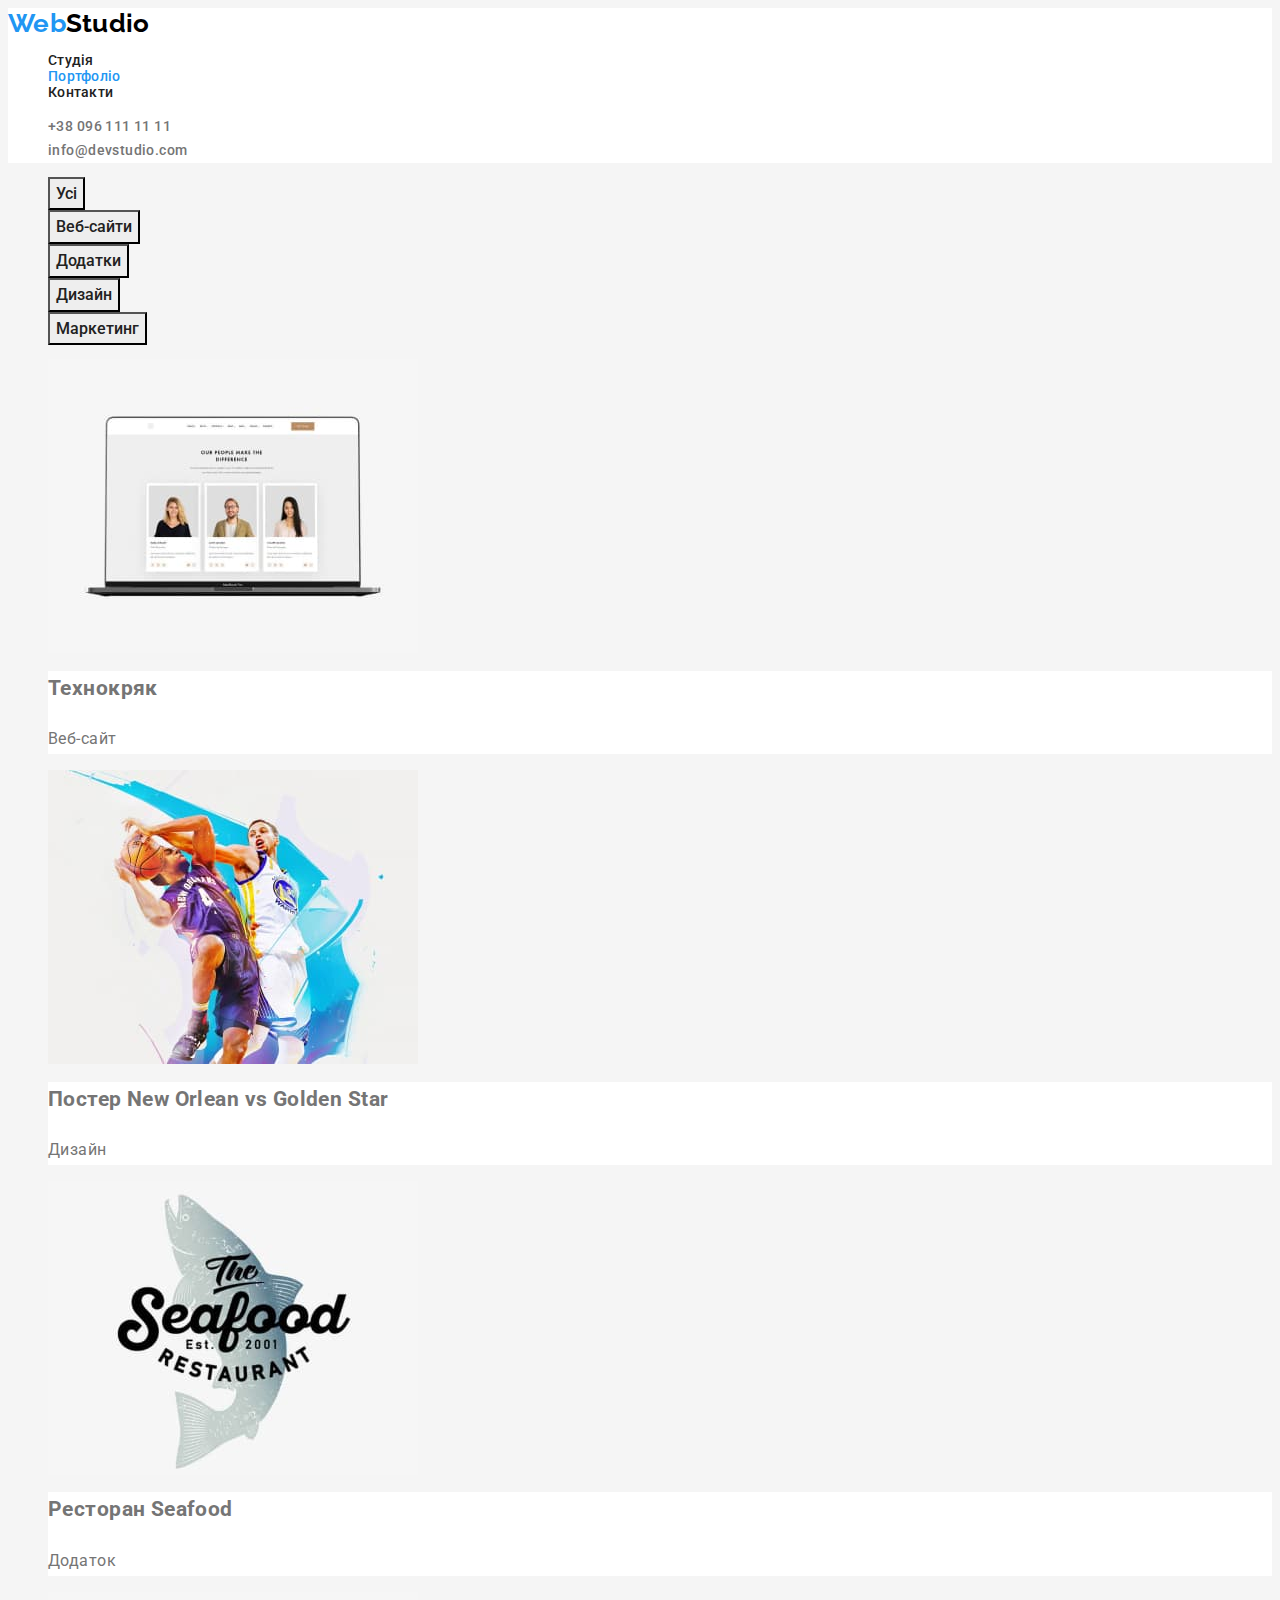
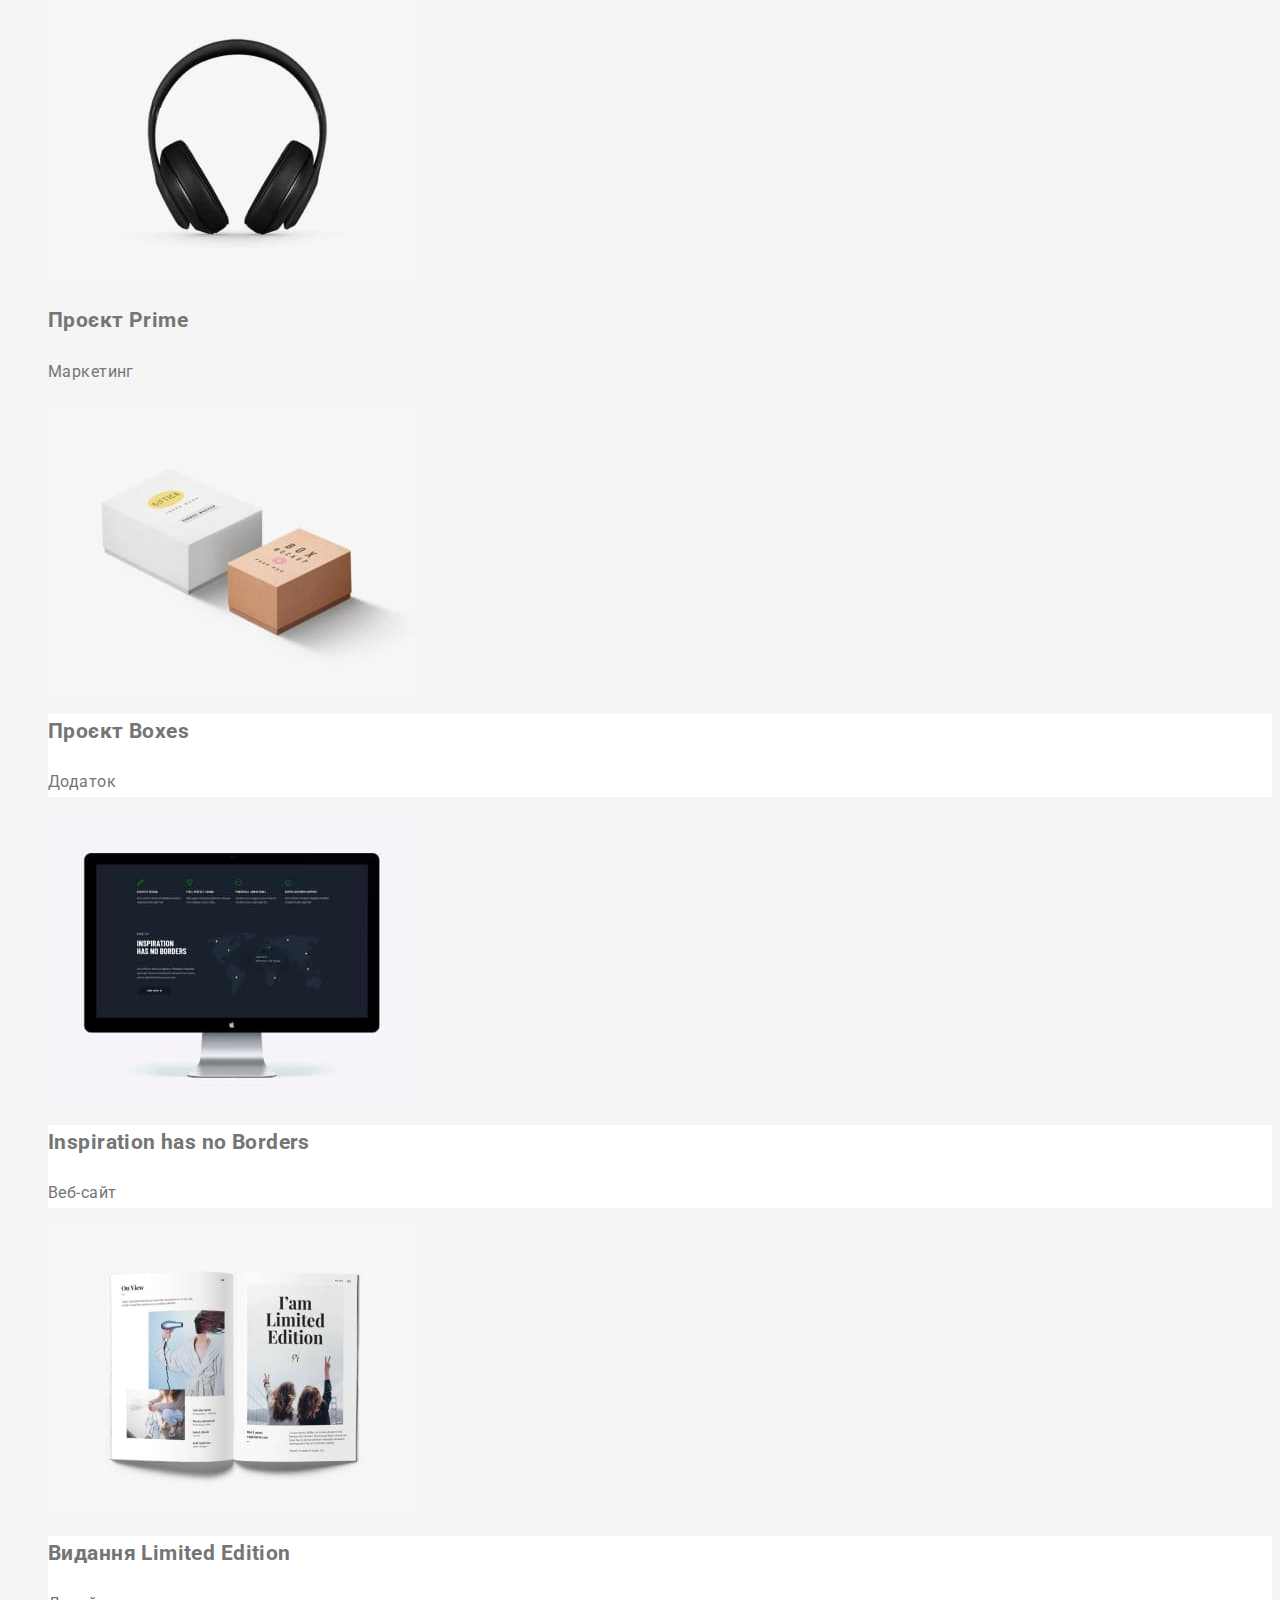
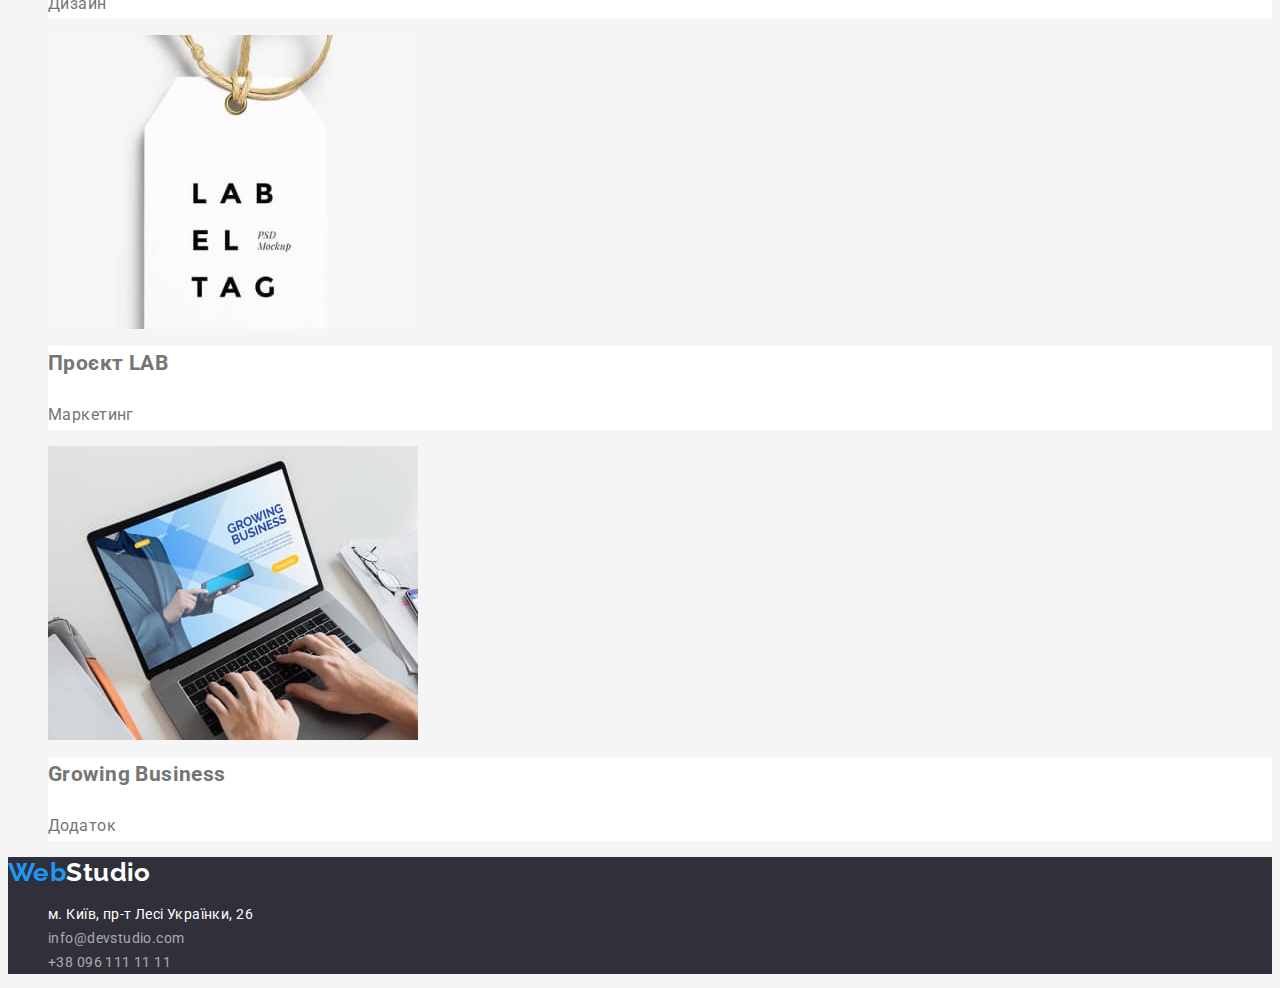
==== portfolio.html @ bac48d69 "inite hw3" ====
<!DOCTYPE html>
<html lang="uk">
	<head>
		<meta charset="UTF-8" />
		<meta http-equiv="X-UA-Compatible" content="IE=edge" />
		<meta name="viewport" content="width=device-width, initial-scale=1.0" />
		<title>portfolio</title>
		<link rel="preconnect" href="https://fonts.googleapis.com" />
		<link rel="preconnect" href="https://fonts.gstatic.com" crossorigin />
		<link
			href="https://fonts.googleapis.com/css2?family=Raleway:wght@700&family=Roboto:wght@400;500;700;900&display=swap"
			rel="stylesheet"
		/>

		<link rel="stylesheet" href="./css/styles.css" />
	</head>
	<body>
		<header class="page-header">
			<nav class="navigation">
             <a href="./index.html" class="logo-header link"><span class="accent">Web</span>Studio</a>    
				
				<ul class="site-nav list">
					<li class="site-nav-item"><a class="site-nav-link link" href="./index.html">Студія</a></li>
					<li class="site-nav-item"><a class="site-nav-link current-link link" href="./portfolio.html">Портфоліо</a></li>
          <li class="site-nav-item"><a class="site-nav-link link" href="">Контакти</a></li>
				</ul>
			</nav>

			<ul class="contacts list">
        <li class="contacts-item"><a class="contacts-link link" href="tel:+380961111111">+38 096 111 11 11</a></li>
				<li class="contacts-item"><a class="contacts-link link" href="mailto:info@devstudio.com">info@devstudio.com</a></li>
			</ul>
		</header>
		<main class="page-prtfolio">
			<section class="portfolio">
				<h1 class="visually-hidden"> Портфоліо </h1>
				<ul class="products-nav list">
					<li>
						<button class="portfolio-btn" type="button">Усі</button>
					</li>
					<li>
						<button class="portfolio-btn" type="button">Веб-сайти</button>
					</li>
					<li><button class="portfolio-btn" type="button">Додатки</button> </li>
					<li><button class="portfolio-btn" type="button">Дизайн</button></li>
					<li><button class="portfolio-btn" type="button">Маркетинг</button></li>
				</ul>
				<ul class="page-products list">
					<li>
						<img
							class="products-img"
							src="./images/project-img.jpg"
							alt="фото трьох членів команди, дві дівчини і один чоловік в окулярах"
							width="370"
						/>
						<div class="products-items">
							<h2>Технокряк </h2>
							<p>Веб-сайт</p>
						</div>
					</li>
					<li>
						<img
							class="products-img"
							src="./images/project-img-1.jpg"
							alt="двє хлопців в спортивній формі різних команд грають в м'яча, один тримає м'яч, другий вибиває його з його рук"
							width="370"
						/>
						<div class="products-items"> <h2>Постер New Orlean vs Golden Star</h2> <p>Дизайн</p> </div>
					</li>
					<li>
						<img
							class="products-img"
							src="./images/project-img-2.jpg"
							alt="картинка з малюнком риби та логотипом рибного ресторану"
							width="370"
						/>
						<div class="products-items"> <h2>Ресторан Seafood</h2> <p>Додаток</p> </div>
					</li>
					<li>
						<img class="products-img" src="./images/project-img-3.jpg" alt="великі чорні навушники" width="370" />
						<div><h2>Проєкт Prime</h2> <p>Маркетинг</p></div>
					</li>
					<li>
						<img
							class="products-img"
							src="./images/project-img-4.jpg"
							alt="дві коробочки, одна невелика коліру темного картону, друга більша трохи білого кольору"
							width="370"
						/>
						<div class="products-items">
							<h2>Проєкт Boxes</h2>
							<p>Додаток</p>
						</div>
					</li>
					<li>
						<img
							class="products-img"
							src="./images/project-img-5.jpg"
							alt="великий чорний монітор епл на срібній ніжці"
							width="370"
						/>
						<div class="products-items">
							<h2>Inspiration has no Borders</h2>
							<p>Веб-сайт</p>
						</div>
					</li>
					<li>
						<img
							class="products-img"
							src="./images/project-img-6.jpg"
							alt="розворот книги з різними зображеннями жінок"
							width="370"
						/>
						<div class="products-items">
							<h2>Видання Limited Edition</h2>
							<p>Дизайн</p>
						</div>
					</li>
					<li>
						<img class="products-img" src="./images/project-img-7.jpg" alt="біла бірка з чорним надписом" width="370" />
						<div class="products-items">
							<h2>Проєкт LAB </h2>
							<p>Маркетинг</p>
						</div>
					</li>
					<li>
						<img
							class="products-img"
							src="./images/project-img-8.jpg"
							alt="чоловічі руки на клавіатурі відкритого ноутбука, на моніторі картинка з надписом зростання бізнесу"
							width="370"
						/>
						<div class="products-items">
							<h2>Growing Business</h2>
							<p>Додаток</p></div
						>
					</li>
				</ul>
			</section>
		</main>
		<footer class="page-footer">
			<a class="logo-footer link" href="./index.html"><span class="accent">Web</span>Studio</a>
			<address>
				<ul class="footer-contacts list">
					<li class="footer-contacts-item">
            <a class="footer-contact-adr link" href="">м. Київ, пр-т Лесі Українки, 26</a>
          </li>
					<li class="footer-contacts-item">
            <a class="footer-contact link" href="mailto:info@devstudio.com">info@devstudio.com</a></li>
					<li class="footer-contacts-item">
            <a class="footer-contact link" href="tel:+380961111111">+38 096 111 11 11</a></li>
				</ul>
			</address>
		</footer>
	</body>
</html>
---- css/styles.css ----
:root {
	--background-color-header: #ffffff;
	--color-accent: #2196f3;
	--color-nav-header: #212121;
	--logo-header-color: #000000;
	--color-contact: #757575;
	--background-body-color: #f5f5f5;
	--background-color-footer: #2f303a;
	--color-text-darkbox: #ffffff;
	--background-color-additional: #f5f4fa;
	--color-text-standart: #757575;
	--color-title: #212121;
	--color-foot-adr: rgba(255, 255, 255, 0.6);

	--color-роrtfolio-borders: #eeeeee;

	--background-portfolio-btn: #eeeeee;
	--color-portfolio-btn: #212121;
	--color-text-products: #212121;

	--background-color-portfolio: #ffffff;
}

.link {
	text-decoration: none;
	color: inherit;
}

.list {
	list-style: none;
}

img {
	display: block;
}
body {
	background-color: var(--background-body-color);
	color: var(--color-text-standart);
	font-family: "Roboto", sans-serif;
	font-style: normal;
	/* font-weight: 400; это размер 400 от браузера */
	font-size: 14px;
	line-height: 1.71;
	/* or 171% */

	letter-spacing: 0.03em;
}
.section-title {
	font-weight: 700;
	font-size: 36px;
	line-height: 1.17;
	text-align: center;
}

.team-item {
	background-color: var(--background-color-header);
}

.page-header {
	background-color: var(--background-color-header);
}

.navigation {
	font-weight: 500;
	line-height: 1.14;
	letter-spacing: 0.02em;
}
.site-nav-link {
	color: var(--color-nav-header);
}

.logo-header,
.logo-footer {
	font-family: "Raleway", sans-serif;
	font-weight: 700;
	font-size: 26px;
	line-height: 1.19;
	/* identical to box height */
}

.accent {
	color: var(--color-accent);
}

.logo-header {
	color: var(--logo-header-color);
}
.current-link { 
    color:#2196f3;
}
.contacts-link {
	color: var(--color-contact);
    /* font-family: 'Roboto'; */
/* font-style: normal; */
font-weight: 500;
/* font-size: 14px; */
line-height: 1.14;
}
.page-footer,
.hero {
	background-color: var(--background-color-footer);
	color: var(--color-text-darkbox);
}
.hero-btn {
	cursor: pointer;
	color: inherit;
	background-color: var(--color-accent);
	font-family: inherit;

	font-style: normal;
	font-weight: 700;
	font-size: 16px;
	line-height: 1.88;
	/* identical to box height, or 188% */

	text-align: center;
	letter-spacing: 0.06em;
}
.hero {
	text-align: center;
}
.hero-title {
	/* font-family: 'Roboto ,
        sans-serif'; это есть */
	/* font-style: normal еть; */
	font-weight: 900;
	font-size: 44px;
	line-height: 1.36;
	/* or 136% */

	text-align: center;
	letter-spacing: 0.06em;
	text-transform: uppercase;
}

.team {
	background-color: var(--background-color-additional);
}
.title {
	color: var(--color-title);

	font-weight: 700;
	font-size: 14px;
	line-height: 1.14;
}
.team .title {
	font-weight: 500;
	font-size: 16px;
	line-height: 1.19;
	/* identical to box height */

	text-align: center;
}
.team p {
	font-size: 16px;
	line-height: 1.19;
	text-align: center;
}
.section-title {
	color: var(--color-title);
}
.footer-contact {
	color: var(--color-foot-adr);
}
.footer-contacts a {
	font-style: normal;
	font-weight: 400;
}

.portfolio-btn {
	cursor: pointer;
	background-color: var(--background-portfolio-btn);
	color: var(--color-portfolio-btn);
    font-family: inherit;
    font-size: 16px ;
    font-weight: 500;
    line-height: calc(26 / 15);
}

.products-items {
	background-color: var(--background-color-portfolio);
}
.page-products h3 {
	/* font-family: 'Roboto'; */
	/* font-style: normal; */
	font-weight: 700;
	font-size: 18px;
	line-height: 2;
	/* identical to box height, or 200% */

	letter-spacing: 0.06em;
	color: var(--color-text-products);
}
.page-products p {
	font-weight: 400;
	font-size: 16px;
	line-height: 1.88;
	/* identical to box height, or 188% */

	color: var(--color-text-standart);
}

.site-nav :hover,
.site-nav :focus,
.contacts :hover,
.contacts :focus,
.footer-contacts :hover,
.footer-contacts :focus {
	color: var(--color-accent);
}
.portfolio-btn:hover,
.portfolio-btn:focus {
	background-color: var(--color-accent);
	color: var(--color-text-darkbox);
}

.visually-hidden {
	position: absolute;
	white-space: nowrap;
	width: 1px;
	height: 1px;
	overflow: hidden;
	border: 0;
	padding: 0;
	clip: rect(0 0 0 0);
	clip-path: inset(50%);
	margin: -1px;
}
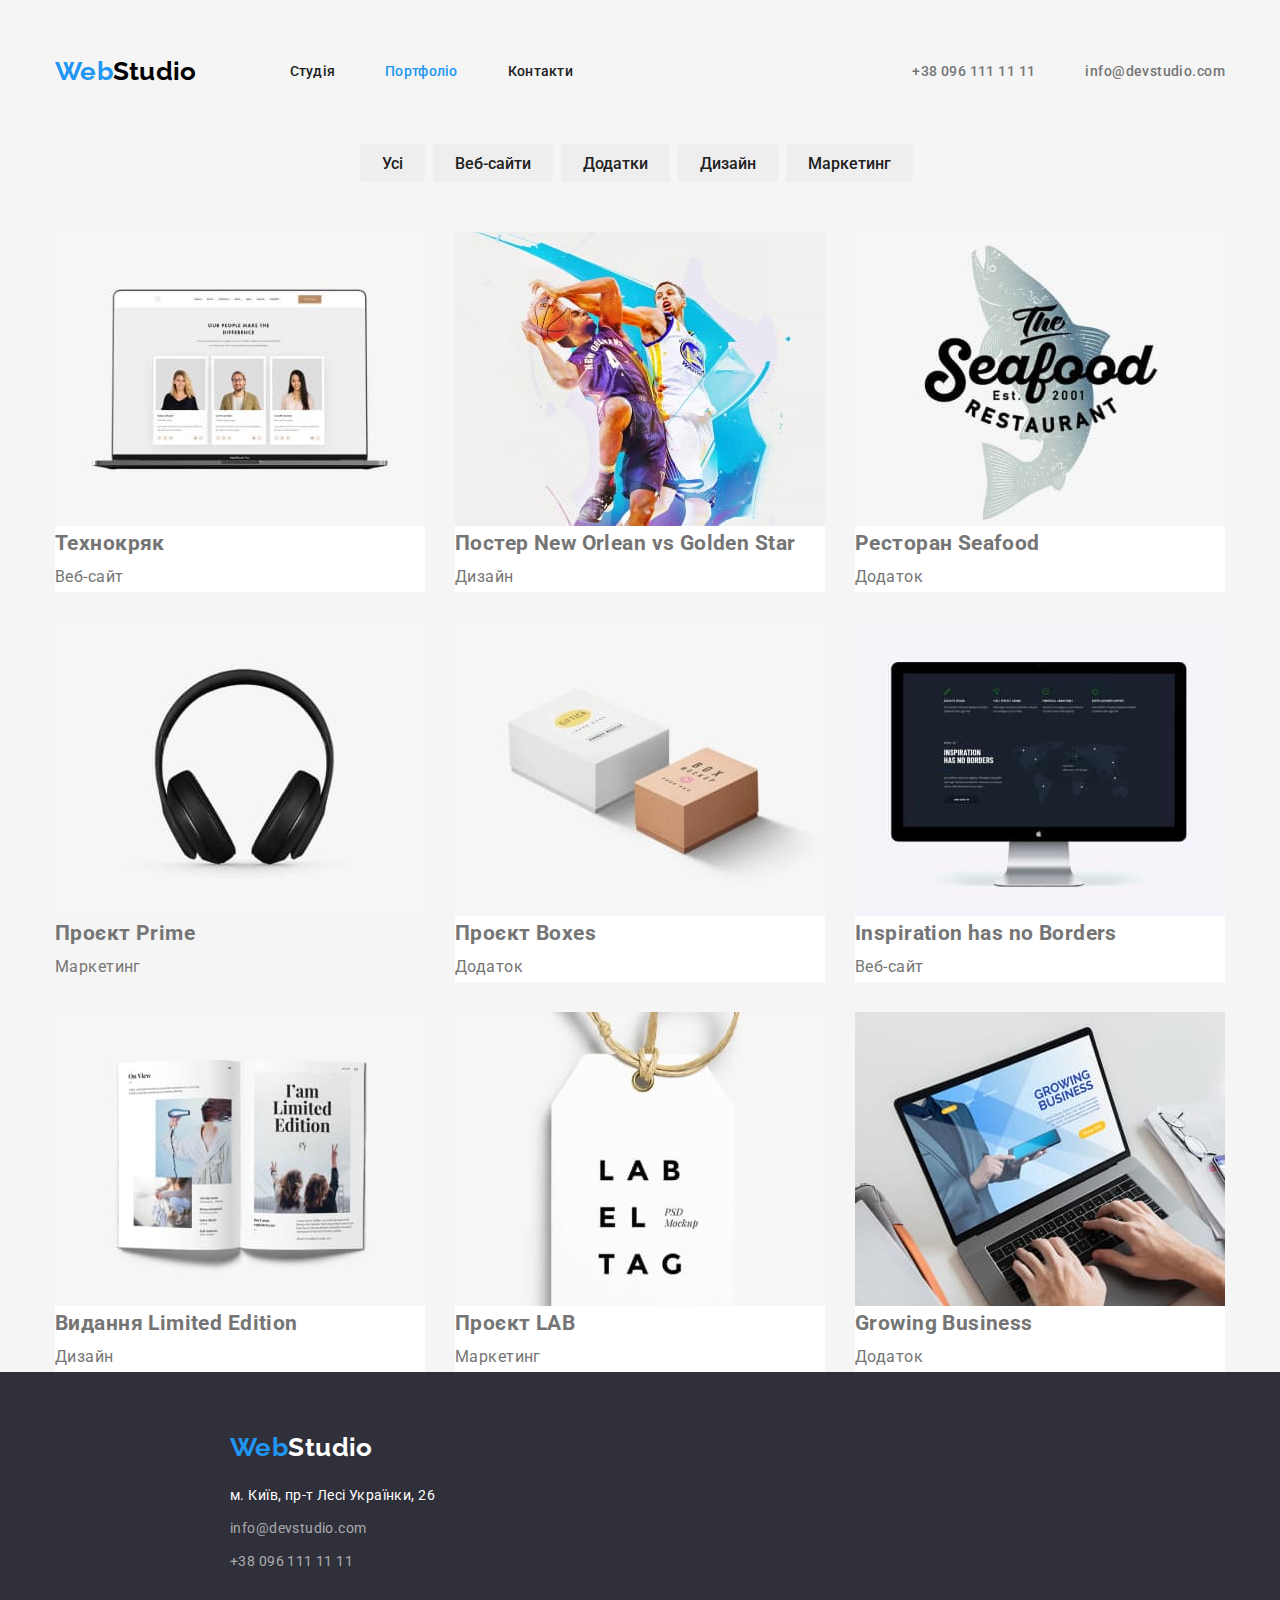
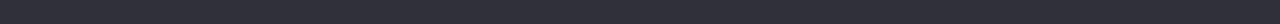
==== commit 081bdde6: "for checking" ====
--- a/portfolio.html
+++ b/portfolio.html
@@ -11,42 +11,50 @@
 			href="https://fonts.googleapis.com/css2?family=Raleway:wght@700&family=Roboto:wght@400;500;700;900&display=swap"
 			rel="stylesheet"
 		/>
-
+		<link rel="stylesheet" href="https://cdn.jsdelivr.net/npm/modern-normalize@1.1.0/modern-normalize.min.css">
 		<link rel="stylesheet" href="./css/styles.css" />
 	</head>
 	<body>
 		<header class="page-header">
-			<nav class="navigation">
-             <a href="./index.html" class="logo-header link"><span class="accent">Web</span>Studio</a>    
-				
-				<ul class="site-nav list">
-					<li class="site-nav-item"><a class="site-nav-link link" href="./index.html">Студія</a></li>
-					<li class="site-nav-item"><a class="site-nav-link current-link link" href="./portfolio.html">Портфоліо</a></li>
-          <li class="site-nav-item"><a class="site-nav-link link" href="">Контакти</a></li>
+			<div class="container page-header-container">
+				<nav class="navigation">
+					<a href="./index.html" class="logo-header link"><span class="accent">Web</span>Studio</a>
+
+					<ul class="site-nav list">
+						<li class="site-nav-item"><a class="site-nav-link link " href="./index.html">Студія</a></li>
+						<li class="site-nav-item"><a class="site-nav-link link current-link" href="./portfolio.html">Портфоліо</a></li>
+						<li class="site-nav-item"><a class="site-nav-link link" href="">Контакти</a></li>
+					</ul>
+				</nav>
+
+				<ul class="contacts list">
+					<li class="contacts-item fon"
+						><a class="contacts-link link" href="tel:+380961111111">+38 096 111 11 11</a></li
+					>
+					<li class="contacts-item"
+						><a class="contacts-link link" href="mailto:info@devstudio.com">info@devstudio.com</a></li
+					>
 				</ul>
-			</nav>
-
-			<ul class="contacts list">
-        <li class="contacts-item"><a class="contacts-link link" href="tel:+380961111111">+38 096 111 11 11</a></li>
-				<li class="contacts-item"><a class="contacts-link link" href="mailto:info@devstudio.com">info@devstudio.com</a></li>
-			</ul>
+			</div>
 		</header>
 		<main class="page-prtfolio">
-			<section class="portfolio">
+			<div class="container">
+			<section class="portfolio">				
+
 				<h1 class="visually-hidden"> Портфоліо </h1>
 				<ul class="products-nav list">
-					<li>
-						<button class="portfolio-btn" type="button">Усі</button>
+					<li class="product">
+						<button class="portfolio-btn btn" type="button">Усі</button>
 					</li>
-					<li>
+					<li class="product">
 						<button class="portfolio-btn" type="button">Веб-сайти</button>
 					</li>
-					<li><button class="portfolio-btn" type="button">Додатки</button> </li>
-					<li><button class="portfolio-btn" type="button">Дизайн</button></li>
-					<li><button class="portfolio-btn" type="button">Маркетинг</button></li>
+					<li class="product"><button class="portfolio-btn" type="button">Додатки</button> </li>
+					<li class="product"><button class="portfolio-btn" type="button">Дизайн</button></li>
+					<li class="product"><button class="portfolio-btn" type="button">Маркетинг</button></li>
 				</ul>
 				<ul class="page-products list">
-					<li>
+					<li class="portf-pic">
 						<img
 							class="products-img"
 							src="./images/project-img.jpg"
@@ -58,7 +66,7 @@
 							<p>Веб-сайт</p>
 						</div>
 					</li>
-					<li>
+					<li class="portf-pic">
 						<img
 							class="products-img"
 							src="./images/project-img-1.jpg"
@@ -67,7 +75,7 @@
 						/>
 						<div class="products-items"> <h2>Постер New Orlean vs Golden Star</h2> <p>Дизайн</p> </div>
 					</li>
-					<li>
+					<li class="portf-pic">
 						<img
 							class="products-img"
 							src="./images/project-img-2.jpg"
@@ -76,11 +84,11 @@
 						/>
 						<div class="products-items"> <h2>Ресторан Seafood</h2> <p>Додаток</p> </div>
 					</li>
-					<li>
+					<li class="portf-pic">
 						<img class="products-img" src="./images/project-img-3.jpg" alt="великі чорні навушники" width="370" />
 						<div><h2>Проєкт Prime</h2> <p>Маркетинг</p></div>
 					</li>
-					<li>
+					<li class="portf-pic">
 						<img
 							class="products-img"
 							src="./images/project-img-4.jpg"
@@ -92,7 +100,7 @@
 							<p>Додаток</p>
 						</div>
 					</li>
-					<li>
+					<li class="portf-pic">
 						<img
 							class="products-img"
 							src="./images/project-img-5.jpg"
@@ -104,7 +112,7 @@
 							<p>Веб-сайт</p>
 						</div>
 					</li>
-					<li>
+					<li class="portf-pic">
 						<img
 							class="products-img"
 							src="./images/project-img-6.jpg"
@@ -116,29 +124,32 @@
 							<p>Дизайн</p>
 						</div>
 					</li>
-					<li>
+					<li class="portf-pic">
 						<img class="products-img" src="./images/project-img-7.jpg" alt="біла бірка з чорним надписом" width="370" />
 						<div class="products-items">
 							<h2>Проєкт LAB </h2>
 							<p>Маркетинг</p>
 						</div>
 					</li>
-					<li>
+					<li class="portf-pic">
 						<img
 							class="products-img"
 							src="./images/project-img-8.jpg"
 							alt="чоловічі руки на клавіатурі відкритого ноутбука, на моніторі картинка з надписом зростання бізнесу"
 							width="370"
 						/>
-						<div class="products-items">
+						<div class="products-items"> 
 							<h2>Growing Business</h2>
 							<p>Додаток</p></div
 						>
 					</li>
 				</ul>
+			
 			</section>
+		</div>
 		</main>
 		<footer class="page-footer">
+			<div class="container">
 			<a class="logo-footer link" href="./index.html"><span class="accent">Web</span>Studio</a>
 			<address>
 				<ul class="footer-contacts list">
@@ -151,6 +162,7 @@
             <a class="footer-contact link" href="tel:+380961111111">+38 096 111 11 11</a></li>
 				</ul>
 			</address>
+		</div>
 		</footer>
 	</body>
 </html>
--- a/css/styles.css
+++ b/css/styles.css
@@ -20,7 +20,15 @@
 
 	--background-color-portfolio: #ffffff;
 }
-
+h1, h2, h3,h4, p {
+	margin-top: 0;
+	margin-bottom: 0;
+	}
+	ul {
+		margin-top: 0;
+	margin-bottom: 0;
+padding-left: 0;
+	}
 .link {
 	text-decoration: none;
 	color: inherit;
@@ -45,28 +53,74 @@
 
 	letter-spacing: 0.03em;
 }
+.container {
+	width: 1200px;
+	margin-left: auto;
+	margin-right: auto;
+	padding-left: 15px;
+	padding-right: 15px;
+}
+
+/* -----------------section-title----------- */
+.activity {
+	display: flex;
+	gap: 30px;
+	
+}
+.about-pic-cont {
+	margin-bottom: 94px;
+}
+
 .section-title {
 	font-weight: 700;
 	font-size: 36px;
 	line-height: 1.17;
 	text-align: center;
-}
+	margin-bottom: 50px;
+	}
 
 .team-item {
 	background-color: var(--background-color-header);
 }
-
+/* ========HEADER======== */
+.page-header-container {
+	display: flex;
+	align-items: center;
+	text-align: center;
+	padding-top: 32px;
+	padding-bottom: 32px;
+   
+}
+site-nav
 .page-header {
 	background-color: var(--background-color-header);
+    border: 1px solid #ECECEC;
+
 }
 
 .navigation {
 	font-weight: 500;
 	line-height: 1.14;
 	letter-spacing: 0.02em;
+	display: flex;
+	align-items: center;
 }
 .site-nav-link {
 	color: var(--color-nav-header);
+	padding: 30px 0;
+}
+.site-nav {
+	display: flex;
+	align-items: center;
+	/* margin-top: 32px;
+	margin-bottom: 32px; */
+}
+
+.site-nav-item {
+	margin-right: 50px;
+}
+.site-nav-item:last-child {
+	margin-right: 0;
 }
 
 .logo-header,
@@ -75,7 +129,10 @@
 	font-weight: 700;
 	font-size: 26px;
 	line-height: 1.19;
-	/* identical to box height */
+	
+}
+.logo-footer {
+	margin-bottom: 20px;
 }
 
 .accent {
@@ -84,6 +141,9 @@
 
 .logo-header {
 	color: var(--logo-header-color);
+	margin-top: 24px;
+	margin-bottom: 25px;
+	margin-right: 93px;
 }
 .current-link { 
     color:#2196f3;
@@ -96,10 +156,25 @@
 /* font-size: 14px; */
 line-height: 1.14;
 }
+.contacts {
+	display: flex;
+	align-items: center;
+	margin-left: auto;
+	/* gap: 50px; */
+}
+.fon {
+	margin-right: 50px;
+}
+.contacts last-child 
+{
+	margin-right: 0;}
+
+/* ---------------HERO------------ */
 .page-footer,
 .hero {
 	background-color: var(--background-color-footer);
 	color: var(--color-text-darkbox);
+	height: 600px;
 }
 .hero-btn {
 	cursor: pointer;
@@ -115,10 +190,27 @@
 
 	text-align: center;
 	letter-spacing: 0.06em;
+	margin-top: 40px;
 }
 .hero {
 	text-align: center;
-}
+	padding: 200px 0;
+}
+.about {
+	padding: 94px 0;
+}
+
+.preference {
+	display: flex;
+	align-items: center;
+}
+.preference-item {
+	margin-left: 30px;
+}
+.preference-item:last-child {
+	margin-right: 0;
+}
+
 .hero-title {
 	/* font-family: 'Roboto ,
         sans-serif'; это есть */
@@ -135,6 +227,13 @@
 
 .team {
 	background-color: var(--background-color-additional);
+	display: flex;
+	gap: 30px;
+margin-bottom: 94px;
+}
+
+.team-img {
+	margin-bottom: 30px;
 }
 .title {
 	color: var(--color-title);
@@ -142,6 +241,7 @@
 	font-weight: 700;
 	font-size: 14px;
 	line-height: 1.14;
+	margin-bottom: 10px;
 }
 .team .title {
 	font-weight: 500;
@@ -155,10 +255,20 @@
 	font-size: 16px;
 	line-height: 1.19;
 	text-align: center;
+	margin-bottom: 30px;
 }
 .section-title {
 	color: var(--color-title);
 }
+.page-footer {
+	height: 252px;
+	padding-bottom: 60px;
+	padding-top: 60px;
+	padding-left: 215px;
+	padding-right: 1154px;
+}
+
+/* -----------FOOTER----------- */
 .footer-contact {
 	color: var(--color-foot-adr);
 }
@@ -166,6 +276,18 @@
 	font-style: normal;
 	font-weight: 400;
 }
+.footer-contacts-item {
+	margin-bottom: 9px;
+	
+}
+.footer-contacts-item :last-child {
+	margin-bottom: 0;
+	
+}
+.footer-contacts {
+	margin-top: 20px;
+}
+
 
 .portfolio-btn {
 	cursor: pointer;
@@ -179,6 +301,8 @@
 
 .products-items {
 	background-color: var(--background-color-portfolio);
+	
+	
 }
 .page-products h3 {
 	/* font-family: 'Roboto'; */
@@ -199,7 +323,16 @@
 
 	color: var(--color-text-standart);
 }
-
+.page-products {
+	display: flex;
+	flex-wrap: wrap;
+	gap: 30px;
+	/* border: 1px solid #EEEEEE; */
+}
+.portf-pic {
+	width: 370px;
+	/* height: 404px; */
+}
 .site-nav :hover,
 .site-nav :focus,
 .contacts :hover,
@@ -226,3 +359,25 @@
 	clip-path: inset(50%);
 	margin: -1px;
 }
+/* --------PORTFOLIO-------- */
+.products-nav {
+	display: flex;
+	align-items: center;
+	justify-content: center;
+	
+}
+.product {
+
+margin-right: 8px;
+
+}
+
+.portfolio-btn {
+	padding: 6px 22px;
+	height: 38px;
+	border: none;
+	align-items: center;
+	border-radius: 4px;	
+	margin-bottom: 50px;
+	
+}
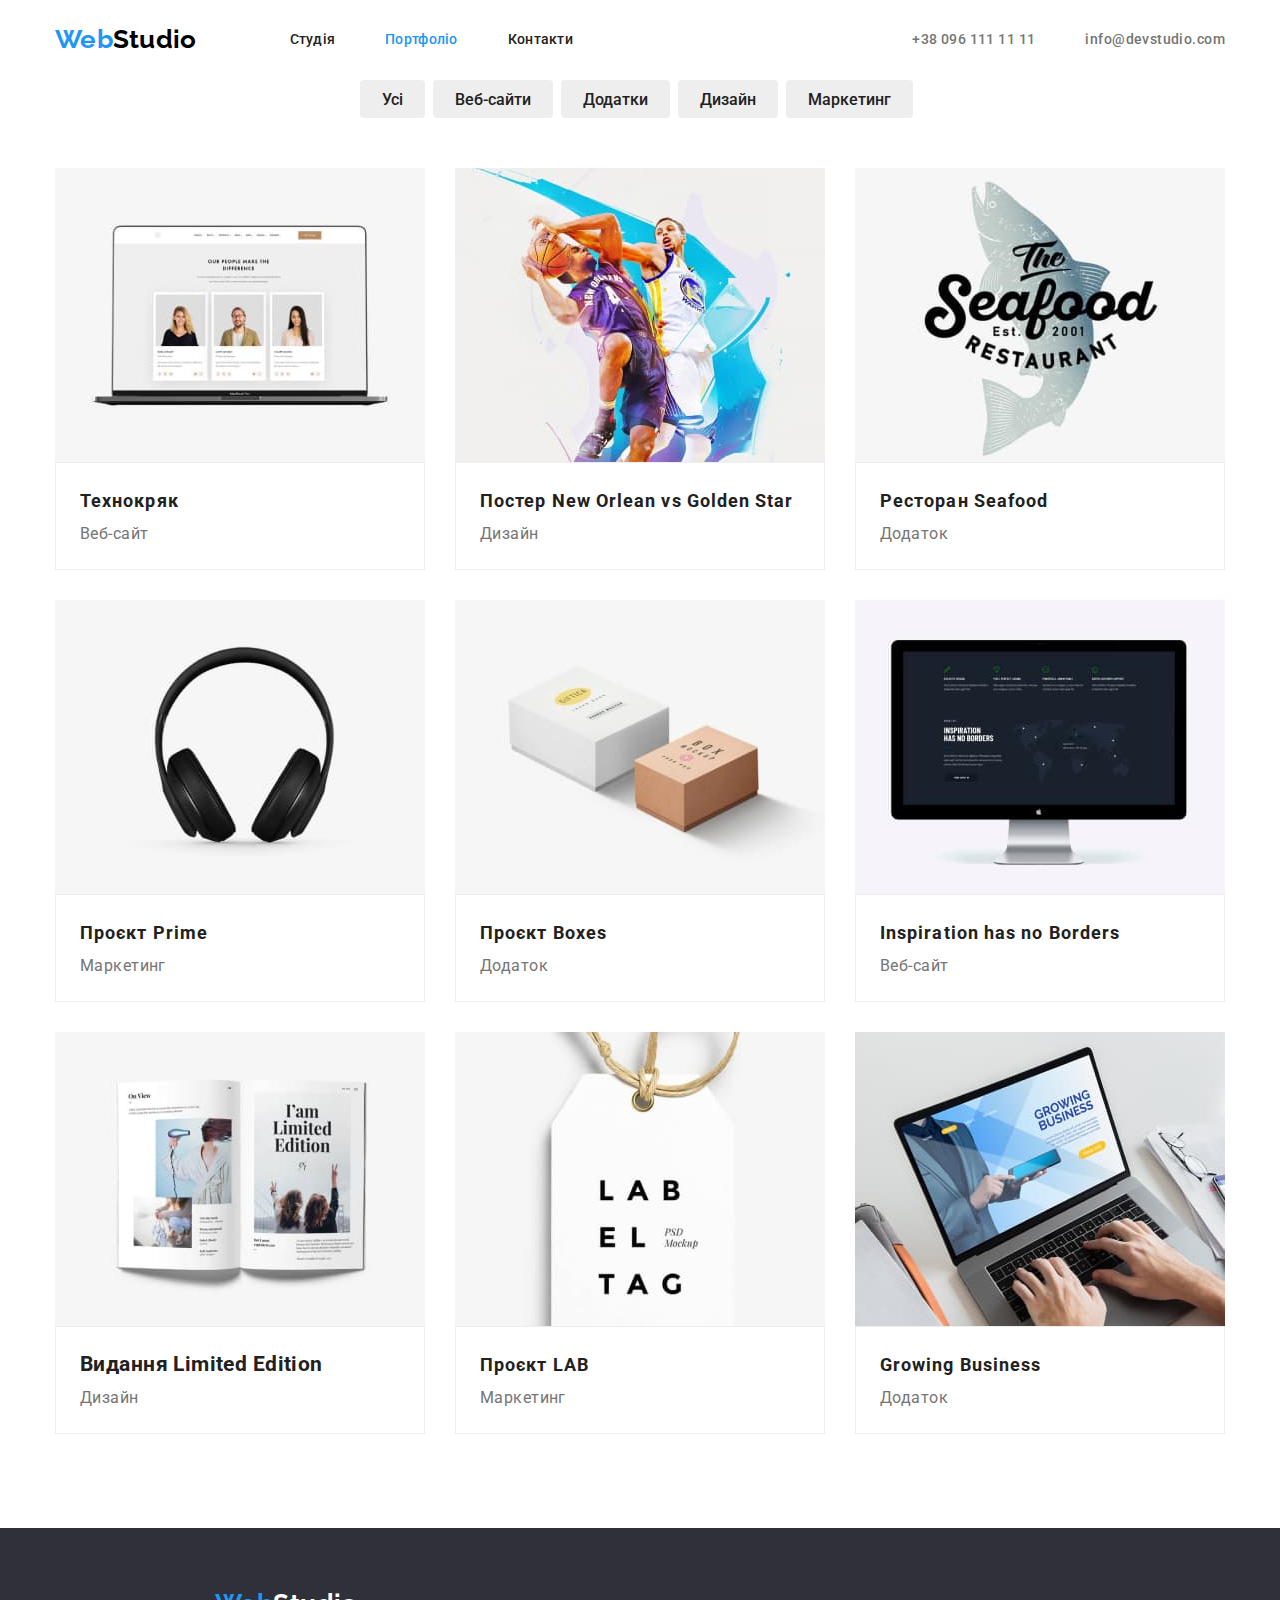
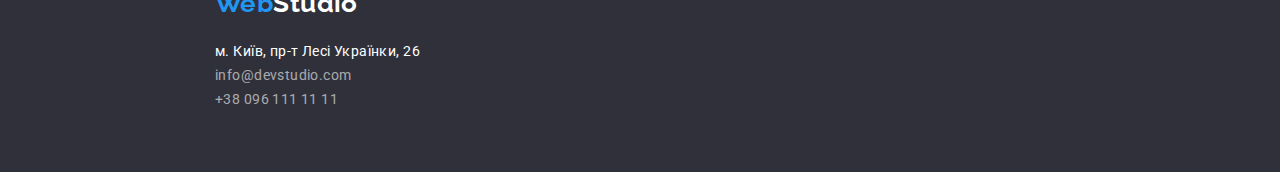
==== commit ca83b04b: "допрацювала" ====
--- a/portfolio.html
+++ b/portfolio.html
@@ -11,7 +11,7 @@
 			href="https://fonts.googleapis.com/css2?family=Raleway:wght@700&family=Roboto:wght@400;500;700;900&display=swap"
 			rel="stylesheet"
 		/>
-		<link rel="stylesheet" href="https://cdn.jsdelivr.net/npm/modern-normalize@1.1.0/modern-normalize.min.css">
+		<link rel="stylesheet" href="https://cdn.jsdelivr.net/npm/modern-normalize@1.1.0/modern-normalize.min.css" />
 		<link rel="stylesheet" href="./css/styles.css" />
 	</head>
 	<body>
@@ -21,8 +21,10 @@
 					<a href="./index.html" class="logo-header link"><span class="accent">Web</span>Studio</a>
 
 					<ul class="site-nav list">
-						<li class="site-nav-item"><a class="site-nav-link link " href="./index.html">Студія</a></li>
-						<li class="site-nav-item"><a class="site-nav-link link current-link" href="./portfolio.html">Портфоліо</a></li>
+						<li class="site-nav-item"><a class="site-nav-link link" href="./index.html">Студія</a></li>
+						<li class="site-nav-item"
+							><a class="site-nav-link link current-link" href="./portfolio.html">Портфоліо</a></li
+						>
 						<li class="site-nav-item"><a class="site-nav-link link" href="">Контакти</a></li>
 					</ul>
 				</nav>
@@ -39,130 +41,143 @@
 		</header>
 		<main class="page-prtfolio">
 			<div class="container">
-			<section class="portfolio">				
-
-				<h1 class="visually-hidden"> Портфоліо </h1>
-				<ul class="products-nav list">
-					<li class="product">
-						<button class="portfolio-btn btn" type="button">Усі</button>
-					</li>
-					<li class="product">
-						<button class="portfolio-btn" type="button">Веб-сайти</button>
-					</li>
-					<li class="product"><button class="portfolio-btn" type="button">Додатки</button> </li>
-					<li class="product"><button class="portfolio-btn" type="button">Дизайн</button></li>
-					<li class="product"><button class="portfolio-btn" type="button">Маркетинг</button></li>
-				</ul>
-				<ul class="page-products list">
-					<li class="portf-pic">
-						<img
-							class="products-img"
-							src="./images/project-img.jpg"
-							alt="фото трьох членів команди, дві дівчини і один чоловік в окулярах"
-							width="370"
-						/>
-						<div class="products-items">
-							<h2>Технокряк </h2>
-							<p>Веб-сайт</p>
-						</div>
-					</li>
-					<li class="portf-pic">
-						<img
-							class="products-img"
-							src="./images/project-img-1.jpg"
-							alt="двє хлопців в спортивній формі різних команд грають в м'яча, один тримає м'яч, другий вибиває його з його рук"
-							width="370"
-						/>
-						<div class="products-items"> <h2>Постер New Orlean vs Golden Star</h2> <p>Дизайн</p> </div>
-					</li>
-					<li class="portf-pic">
-						<img
-							class="products-img"
-							src="./images/project-img-2.jpg"
-							alt="картинка з малюнком риби та логотипом рибного ресторану"
-							width="370"
-						/>
-						<div class="products-items"> <h2>Ресторан Seafood</h2> <p>Додаток</p> </div>
-					</li>
-					<li class="portf-pic">
-						<img class="products-img" src="./images/project-img-3.jpg" alt="великі чорні навушники" width="370" />
-						<div><h2>Проєкт Prime</h2> <p>Маркетинг</p></div>
-					</li>
-					<li class="portf-pic">
-						<img
-							class="products-img"
-							src="./images/project-img-4.jpg"
-							alt="дві коробочки, одна невелика коліру темного картону, друга більша трохи білого кольору"
-							width="370"
-						/>
-						<div class="products-items">
-							<h2>Проєкт Boxes</h2>
-							<p>Додаток</p>
-						</div>
-					</li>
-					<li class="portf-pic">
-						<img
-							class="products-img"
-							src="./images/project-img-5.jpg"
-							alt="великий чорний монітор епл на срібній ніжці"
-							width="370"
-						/>
-						<div class="products-items">
-							<h2>Inspiration has no Borders</h2>
-							<p>Веб-сайт</p>
-						</div>
-					</li>
-					<li class="portf-pic">
-						<img
-							class="products-img"
-							src="./images/project-img-6.jpg"
-							alt="розворот книги з різними зображеннями жінок"
-							width="370"
-						/>
-						<div class="products-items">
-							<h2>Видання Limited Edition</h2>
-							<p>Дизайн</p>
-						</div>
-					</li>
-					<li class="portf-pic">
-						<img class="products-img" src="./images/project-img-7.jpg" alt="біла бірка з чорним надписом" width="370" />
-						<div class="products-items">
-							<h2>Проєкт LAB </h2>
-							<p>Маркетинг</p>
-						</div>
-					</li>
-					<li class="portf-pic">
-						<img
-							class="products-img"
-							src="./images/project-img-8.jpg"
-							alt="чоловічі руки на клавіатурі відкритого ноутбука, на моніторі картинка з надписом зростання бізнесу"
-							width="370"
-						/>
-						<div class="products-items"> 
-							<h2>Growing Business</h2>
-							<p>Додаток</p></div
-						>
-					</li>
-				</ul>
-			
-			</section>
-		</div>
+				<!-- <section class="portfolio container"> -->
+					<h1 class="visually-hidden"> Портфоліо </h1>
+					<ul class="products-nav list">
+						<li class="product">
+							<button class="portfolio-btn btn" type="button">Усі</button>
+						</li>
+						<li class="product">
+							<button class="portfolio-btn" type="button">Веб-сайти</button>
+						</li>
+						<li class="product"><button class="portfolio-btn" type="button">Додатки</button> </li>
+						<li class="product"><button class="portfolio-btn" type="button">Дизайн</button></li>
+						<li class="product"><button class="portfolio-btn" type="button">Маркетинг</button></li>
+					</ul>
+					<ul class="page-products list">
+						<li class="portf-pic">
+							<img
+								class="products-img"
+								src="./images/project-img.jpg"
+								alt="фото трьох членів команди, дві дівчини і один чоловік в окулярах"
+								width="370"
+							/>
+							<div class="products-items">
+								<h2 class="product-main">Технокряк </h2>
+								<p class="product-card">Веб-сайт</p>
+							</div>
+						</li>
+						<li class="portf-pic">
+							<img
+								class="products-img"
+								src="./images/project-img-1.jpg"
+								alt="двє хлопців в спортивній формі різних команд грають в м'яча, один тримає м'яч, другий вибиває його з його рук"
+								width="370"
+							/>
+							<div class="products-items">
+								<h2 class="product-main">Постер New Orlean vs Golden Star</h2>
+								<p class="product-card">Дизайн</p>
+							</div>
+						</li>
+						<li class="portf-pic">
+							<img
+								class="products-img"
+								src="./images/project-img-2.jpg"
+								alt="картинка з малюнком риби та логотипом рибного ресторану"
+								width="370"
+							/>
+							<div class="products-items">
+								 <h2 class="product-main">Ресторан Seafood</h2>
+								  <p class="product-card">Додаток</p> </div>
+						</li>
+						<li class="portf-pic">
+							<img class="products-img" src="./images/project-img-3.jpg" alt="великі чорні навушники" width="370" />
+							<div class="products-items">
+								<h2 class="product-main">Проєкт Prime</h2>
+								 <p class="product-card">Маркетинг</p>
+								</div>
+						</li>
+						<li class="portf-pic">
+							<img
+								class="products-img"
+								src="./images/project-img-4.jpg"
+								alt="дві коробочки, одна невелика коліру темного картону, друга більша трохи білого кольору"
+								width="370"
+							/>
+							<div class="products-items">
+								<h2 class="product-main">Проєкт Boxes</h2>
+								<p class="product-card">Додаток</p>
+							</div>
+						</li>
+						<li class="portf-pic">
+							<img
+								class="products-img"
+								src="./images/project-img-5.jpg"
+								alt="великий чорний монітор епл на срібній ніжці"
+								width="370"
+							/>
+							<div class="products-items">
+								<h2 class="product-main">Inspiration has no Borders</h2>
+								<p class="product-card">Веб-сайт</p>
+							</div>
+						</li>
+						<li class="portf-pic">
+							<img
+								class="products-img"
+								src="./images/project-img-6.jpg"
+								alt="розворот книги з різними зображеннями жінок"
+								width="370"
+							/>
+							<div class="products-items">
+								<h2 class="product-main'">Видання Limited Edition</h2>
+								<p class="product-card">Дизайн</p>
+							</div>
+						</li>
+						<li class="portf-pic">
+							<img
+								class="products-img"
+								src="./images/project-img-7.jpg"
+								alt="біла бірка з чорним надписом"
+								width="370"
+							/>
+							<div class="products-items">
+								<h2 class="product-main">Проєкт LAB </h2>
+								<p class="product-card">Маркетинг</p>
+							</div>
+						</li>
+						<li class="portf-pic">
+							<img
+								class="products-img"
+								src="./images/project-img-8.jpg"
+								alt="чоловічі руки на клавіатурі відкритого ноутбука, на моніторі картинка з надписом зростання бізнесу"
+								width="370"
+							/>
+							<div class="products-items">
+								<h2 class="product-main" >Growing Business</h2>
+								<p class="product-card">Додаток</p></div
+							>
+						</li>
+					</ul>
+				<!-- </section> -->
+			</div>
 		</main>
-		<footer class="page-footer">
-			<div class="container">
-			<a class="logo-footer link" href="./index.html"><span class="accent">Web</span>Studio</a>
-			<address>
-				<ul class="footer-contacts list">
-					<li class="footer-contacts-item">
-            <a class="footer-contact-adr link" href="">м. Київ, пр-т Лесі Українки, 26</a>
-          </li>
-					<li class="footer-contacts-item">
-            <a class="footer-contact link" href="mailto:info@devstudio.com">info@devstudio.com</a></li>
-					<li class="footer-contacts-item">
-            <a class="footer-contact link" href="tel:+380961111111">+38 096 111 11 11</a></li>
-				</ul>
-			</address>
-		</div>
+		<footer class="page-footer section">
+			<div class="container footer-div">
+				<a class="logo-footer link" href="./index.html"><span class="accent">Web</span>Studio</a>
+				<address>
+					<ul class="footer-contacts list">
+						<li class="footer-contacts-item">
+							<a class="footer-contact-adr link" href="">м. Київ, пр-т Лесі Українки, 26</a>
+						</li>
+						<li class="footer-contacts-item">
+							<a class="footer-contact link" href="mailto:info@devstudio.com">info@devstudio.com</a>
+						</li>
+						<li class="footer-contacts-item">
+							<a class="footer-contact link" href="tel:+380961111111">+38 096 111 11 11</a>
+						</li>
+					</ul>
+				</address>
+			</div>
 		</footer>
 	</body>
 </html>
--- a/css/styles.css
+++ b/css/styles.css
@@ -34,6 +34,7 @@
 	color: inherit;
 }
 
+
 .list {
 	list-style: none;
 }
@@ -42,7 +43,7 @@
 	display: block;
 }
 body {
-	background-color: var(--background-body-color);
+	background-color: var(--background-color-portfolio);
 	color: var(--color-text-standart);
 	font-family: "Roboto", sans-serif;
 	font-style: normal;
@@ -53,6 +54,7 @@
 
 	letter-spacing: 0.03em;
 }
+
 .container {
 	width: 1200px;
 	margin-left: auto;
@@ -64,11 +66,7 @@
 /* -----------------section-title----------- */
 .activity {
 	display: flex;
-	gap: 30px;
-	
-}
-.about-pic-cont {
-	margin-bottom: 94px;
+	gap: 30px;	
 }
 
 .section-title {
@@ -77,6 +75,7 @@
 	line-height: 1.17;
 	text-align: center;
 	margin-bottom: 50px;
+	padding-top: 0;
 	}
 
 .team-item {
@@ -87,14 +86,14 @@
 	display: flex;
 	align-items: center;
 	text-align: center;
-	padding-top: 32px;
-	padding-bottom: 32px;
+	/* padding-top: 32px; */
+	/* padding-bottom: 32px; */
    
 }
 site-nav
 .page-header {
 	background-color: var(--background-color-header);
-    border: 1px solid #ECECEC;
+    border-bottom: 1px solid #ECECEC;
 
 }
 
@@ -141,8 +140,8 @@
 
 .logo-header {
 	color: var(--logo-header-color);
-	margin-top: 24px;
-	margin-bottom: 25px;
+	padding-top: 24px;
+	padding-bottom: 25px;
 	margin-right: 93px;
 }
 .current-link { 
@@ -174,8 +173,14 @@
 .hero {
 	background-color: var(--background-color-footer);
 	color: var(--color-text-darkbox);
-	height: 600px;
-}
+		width: 1600px;
+	margin-left: auto;
+	margin-right: auto;
+
+
+}
+
+
 .hero-btn {
 	cursor: pointer;
 	color: inherit;
@@ -196,17 +201,16 @@
 	text-align: center;
 	padding: 200px 0;
 }
-.about {
-	padding: 94px 0;
+.section {
+	padding-top: 94px;
+	padding-bottom: 94px;
 }
 
 .preference {
 	display: flex;
-	align-items: center;
-}
-.preference-item {
-	margin-left: 30px;
-}
+	gap: 30px;
+}
+
 .preference-item:last-child {
 	margin-right: 0;
 }
@@ -219,11 +223,18 @@
 	font-size: 44px;
 	line-height: 1.36;
 	/* or 136% */
-
+	width: 696px;
 	text-align: center;
 	letter-spacing: 0.06em;
 	text-transform: uppercase;
-}
+	margin-left: auto;
+	margin-right: auto;
+
+	
+}
+
+	
+
 
 .team {
 	background-color: var(--background-color-additional);
@@ -261,11 +272,11 @@
 	color: var(--color-title);
 }
 .page-footer {
-	height: 252px;
+
 	padding-bottom: 60px;
 	padding-top: 60px;
-	padding-left: 215px;
-	padding-right: 1154px;
+
+	
 }
 
 /* -----------FOOTER----------- */
@@ -277,11 +288,11 @@
 	font-weight: 400;
 }
 .footer-contacts-item {
-	margin-bottom: 9px;
+	/* margin-bottom: 9px; */
 	
 }
 .footer-contacts-item :last-child {
-	margin-bottom: 0;
+	/* margin-bottom: 0; */
 	
 }
 .footer-contacts {
@@ -299,12 +310,18 @@
     line-height: calc(26 / 15);
 }
 
+.page-prtfolio {
+	margin-bottom: 94px;
+}
+
 .products-items {
 	background-color: var(--background-color-portfolio);
-	
-	
-}
-.page-products h3 {
+	color: var(--color-portfolio-btn);
+	padding: 20px 24px;
+	border: 1px solid #EEEEEE;
+}
+
+.product-main {
 	/* font-family: 'Roboto'; */
 	/* font-style: normal; */
 	font-weight: 700;
@@ -314,6 +331,8 @@
 
 	letter-spacing: 0.06em;
 	color: var(--color-text-products);
+	
+	
 }
 .page-products p {
 	font-weight: 400;
@@ -364,6 +383,7 @@
 	display: flex;
 	align-items: center;
 	justify-content: center;
+	margin-bottom: 50px;
 	
 }
 .product {
@@ -378,6 +398,6 @@
 	border: none;
 	align-items: center;
 	border-radius: 4px;	
-	margin-bottom: 50px;
-	
-}
+	/* margin-bottom: 50px; */
+	
+}
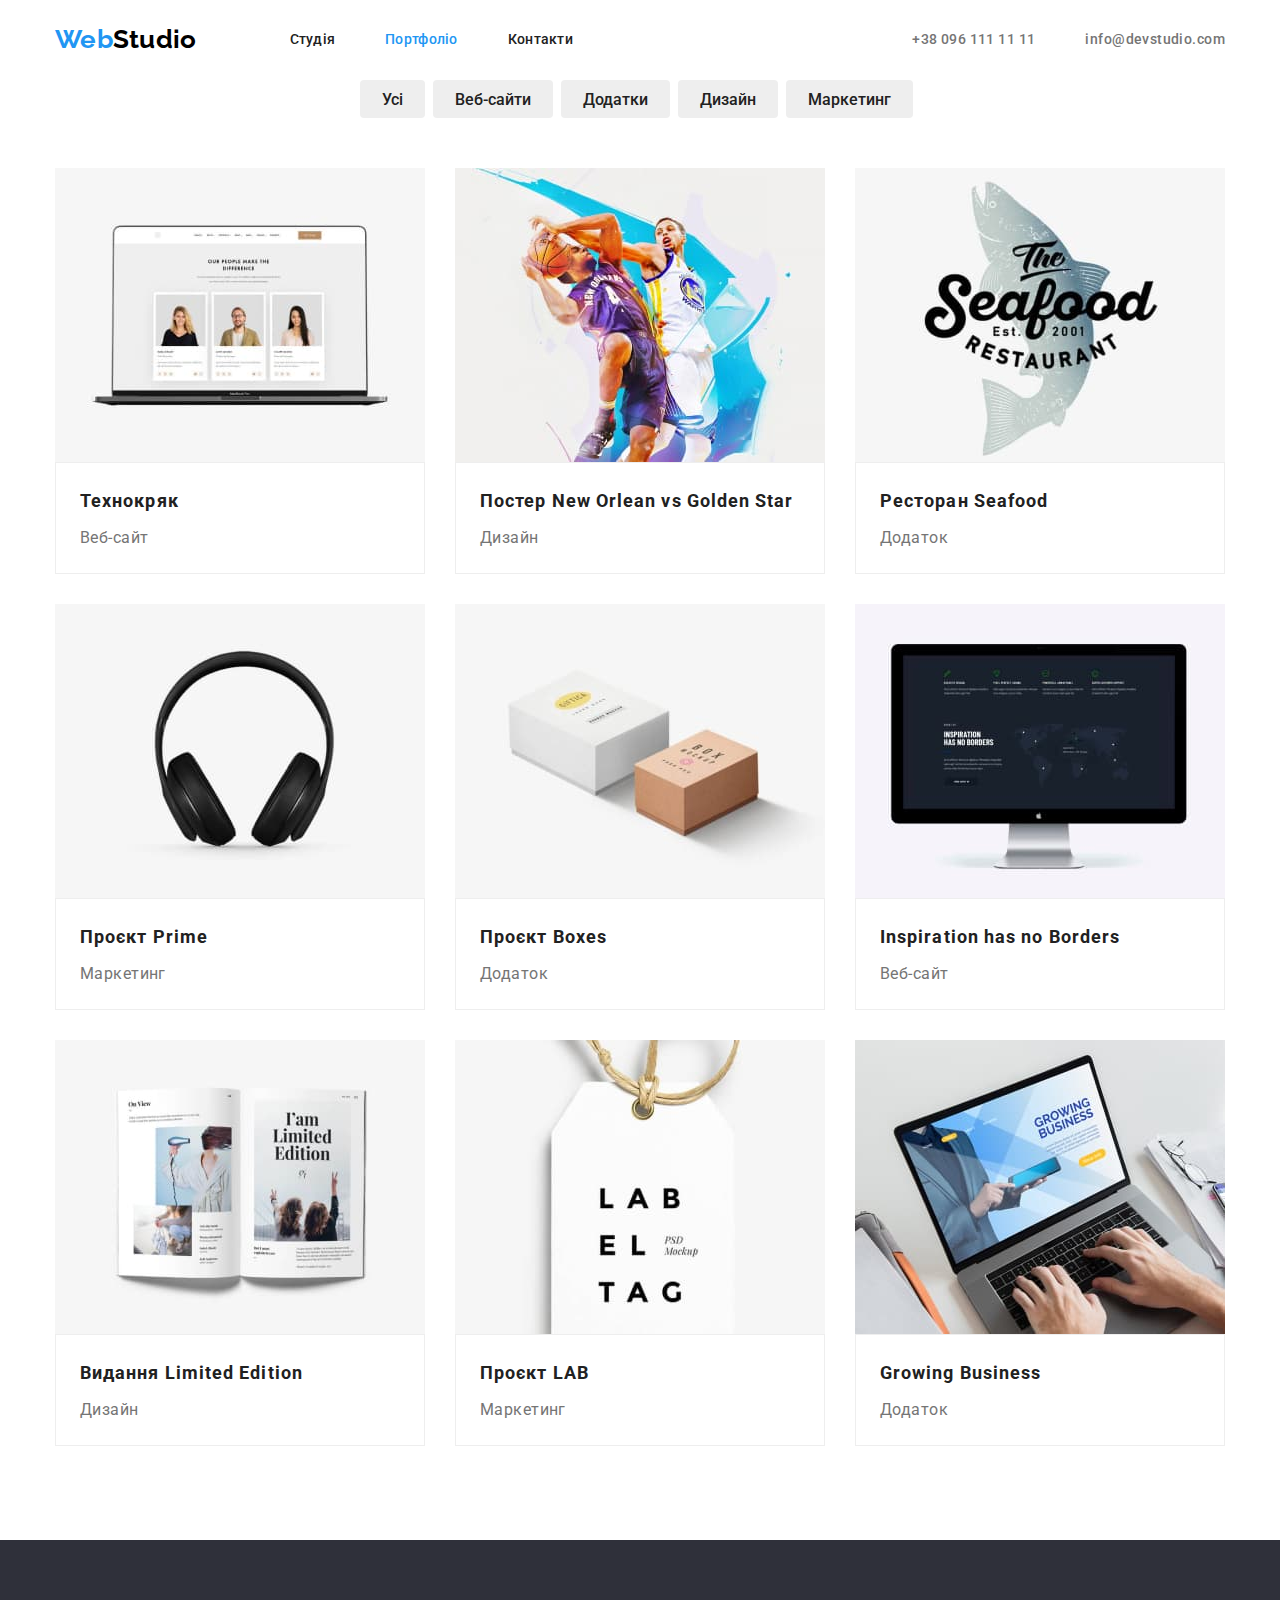
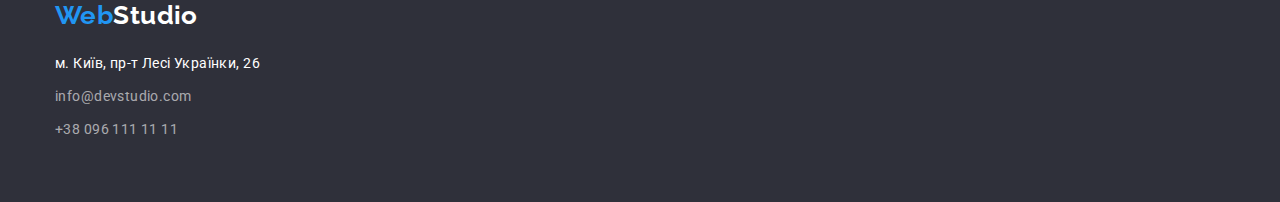
==== commit a7107d12: "допрацьвано 2" ====
--- a/portfolio.html
+++ b/portfolio.html
@@ -39,7 +39,8 @@
 				</ul>
 			</div>
 		</header>
-		<main class="page-prtfolio">
+		<main>
+			<section class="page-prtfolio">
 			<div class="container">
 				<!-- <section class="portfolio container"> -->
 					<h1 class="visually-hidden"> Портфоліо </h1>
@@ -129,7 +130,7 @@
 								width="370"
 							/>
 							<div class="products-items">
-								<h2 class="product-main'">Видання Limited Edition</h2>
+								<h2 class="product-main">Видання Limited Edition</h2>
 								<p class="product-card">Дизайн</p>
 							</div>
 						</li>
@@ -160,6 +161,7 @@
 					</ul>
 				<!-- </section> -->
 			</div>
+			</section>
 		</main>
 		<footer class="page-footer section">
 			<div class="container footer-div">
--- a/css/styles.css
+++ b/css/styles.css
@@ -80,6 +80,10 @@
 
 .team-item {
 	background-color: var(--background-color-header);
+	box-shadow: 0px 1px 3px rgba(0, 0, 0, 0.12), 0px 1px 1px rgba(0, 0, 0, 0.14), 0px 2px 1px rgba(0, 0, 0, 0.2);
+    border-radius: 0px 0px 4px 4px;
+	border-top: none;
+
 }
 /* ========HEADER======== */
 .page-header-container {
@@ -164,7 +168,7 @@
 .fon {
 	margin-right: 50px;
 }
-.contacts last-child 
+.contacts :last-child 
 {
 	margin-right: 0;}
 
@@ -173,11 +177,7 @@
 .hero {
 	background-color: var(--background-color-footer);
 	color: var(--color-text-darkbox);
-		width: 1600px;
-	margin-left: auto;
-	margin-right: auto;
-
-
+		
 }
 
 
@@ -196,15 +196,22 @@
 	text-align: center;
 	letter-spacing: 0.06em;
 	margin-top: 40px;
+border-radius: 4px;
+padding: 10px 32px;
 }
 .hero {
 	text-align: center;
 	padding: 200px 0;
 }
+
 .section {
+	padding-top: 0 ;
+	padding-bottom: 94px;
+}
+.about-main {
 	padding-top: 94px;
-	padding-bottom: 94px;
-}
+}
+
 
 .preference {
 	display: flex;
@@ -240,9 +247,11 @@
 	background-color: var(--background-color-additional);
 	display: flex;
 	gap: 30px;
-margin-bottom: 94px;
-}
-
+
+}
+.section-team {
+	background-color: var(--background-color-additional);
+}
 .team-img {
 	margin-bottom: 30px;
 }
@@ -288,11 +297,11 @@
 	font-weight: 400;
 }
 .footer-contacts-item {
-	/* margin-bottom: 9px; */
-	
-}
-.footer-contacts-item :last-child {
-	/* margin-bottom: 0; */
+	margin-bottom: 9px;
+	
+}
+.footer-contacts-item:last-child {
+	margin-bottom: 0;
 	
 }
 .footer-contacts {
@@ -327,6 +336,7 @@
 	font-weight: 700;
 	font-size: 18px;
 	line-height: 2;
+	margin-bottom: 4px;
 	/* identical to box height, or 200% */
 
 	letter-spacing: 0.06em;
@@ -364,6 +374,7 @@
 .portfolio-btn:focus {
 	background-color: var(--color-accent);
 	color: var(--color-text-darkbox);
+	box-shadow: 0px 3px 1px rgba(0, 0, 0, 0.1), 0px 1px 2px rgba(0, 0, 0, 0.08), 0px 2px 2px rgba(0, 0, 0, 0.12);
 }
 
 .visually-hidden {
